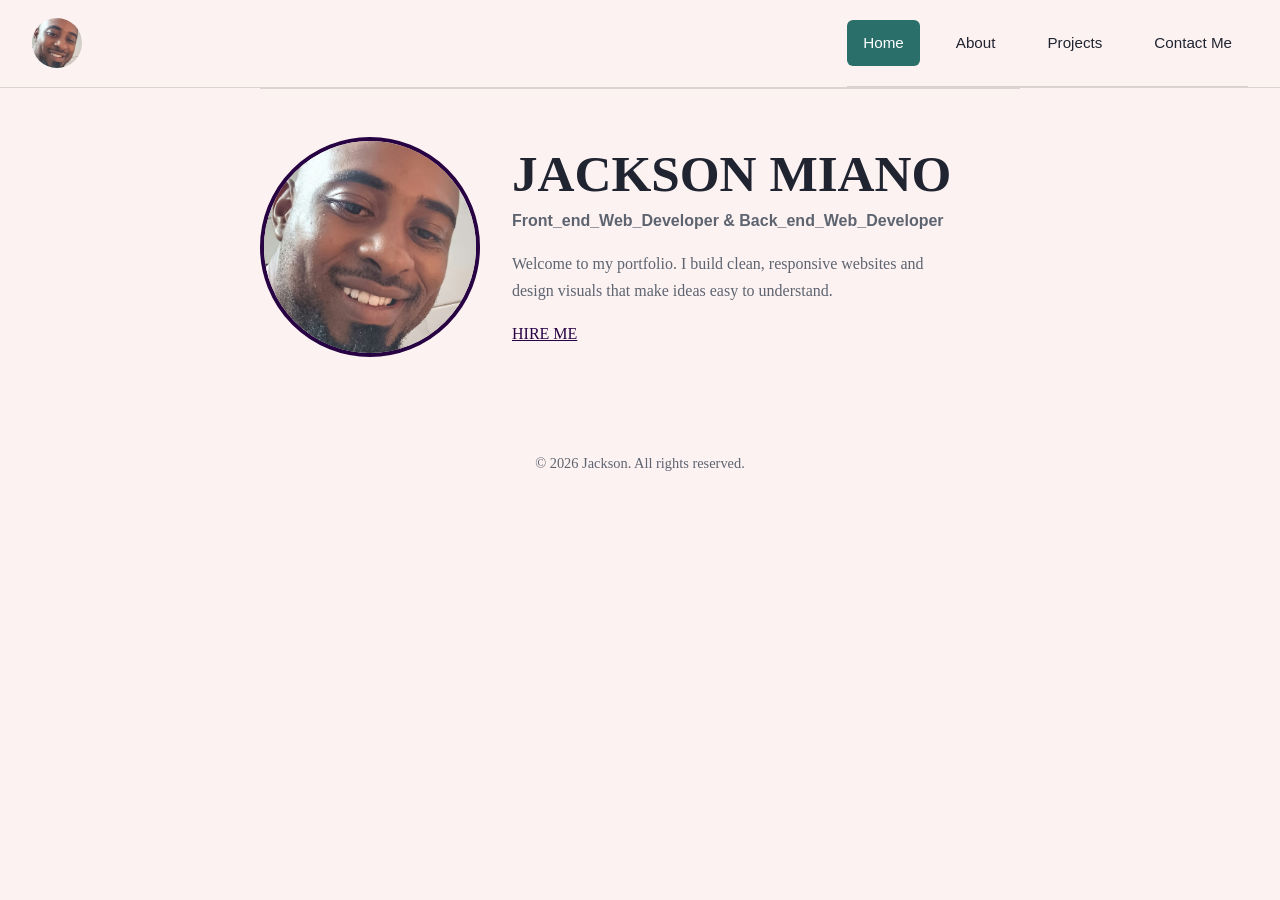
==== index.html @ ae9567e1 "Add files via upload" ====
<!DOCTYPE html>
<html lang="en">
<head>
    <meta charset="UTF-8">
    <meta name="viewport" content="width=device-width, initial-scale=1.0">
    <title>Jackson Miano</title>
    <meta name="description" content="Portfolio of Jackson Miano, Front_end_Web_Developer and Backs_end_Web_Developer.">
    <link rel="stylesheet" href="the_portfolio.css">
    <link rel="stylesheet" href="https://cdnjs.cloudflare.com/ajax/libs/font-awesome/6.5.2/css/all.min.css">
    
    
</head>

<body style="background-color: rgba(242, 132, 132, 0.1);">
    <header>
        <nav aria-label="Main navigation">
            <ul>
                <li><a href="#home">Home</a></li>
                <li><a href="#about">About</a></li>
                <li><a href="#projects">Projects</a></li>
                <li><a href="#contact">Contact Me</a></li>
            </ul>
        </nav>
        <img class="logo" src="logo.jpeg" alt="Jackson Logo">
    </header> 

    <main>
        <section id="home" class="intro">
            <div class="intro-text">
                <h1>JACKSON MIANO</h1>
                <p class="role">Front_end_Web_Developer &amp; Back_end_Web_Developer</p>
                <p>
                    Welcome to my portfolio. I build clean, responsive websites and
                    design visuals that make ideas easy to understand.
                </p>
                <a href="#contact"class="hire-btn">HIRE ME</a>
            </div>
            <img class="profile-pic" src="logo.jpeg" alt="Profile picture of Jackson">
        </section>

        <section id="about">
            <h2>About Me</h2>
            <p>
                I am a Front_end_Web_Developer,<br>
                Back_end_Web_Developer and lifelong learner.
            </p>
            <p>I enjoy turning designs into working web pages and I am always improving my skills.</p>

            <h3>Skills</h3>
            <ul class="skills">
                <li>HTML</li>
                <li>CSS</li>
                <li>C++</li>
                <li>Javascript</li>
                <li>Python</li>
            </ul>
        </section>

        <section id="projects">
            <h2>Projects</h2>

            <article class="project">
                <h3>Project One</h3>
                <p>Made a functional students Result Processor using python.</p>
                <a href="https://github.com/YOUR-USERNAME/result-processor" target="_blank" rel="noopener noreferrer">View project</a>
            </article>

            <article class="project">
                <h3>Project Two</h3>
                <p>Made a simple web application using HTML, CSS, and JavaScript.</p>
               <a href="https://github.com/YOUR-USERNAME/result-processor" target="_blank" rel="noopener noreferrer">View project</a>
            </article>
        </section>

        <section id="contact">
            <h2>Contact Me</h2>
            <ol>
                <li>Email: <a href="mailto:youremail@example.com">Jacksonmiano155@gmail.com</a></li>
                <li>Phone: <a href="tel:+000000000000">+254 721 957 126</a></li>
            </ol>

           <div class="social-icons">
    <a href="https://twitter.com/yourusername" target="_blank" rel="noopener noreferrer" aria-label="Twitter">
        <i class="fa-brands fa-x-twitter"></i>
    </a>
    <a href="https://instagram.com/yourusername" target="_blank" rel="noopener noreferrer" aria-label="Instagram">
        <i class="fa-brands fa-instagram"></i>
    </a>
    <a href="https://wa.me/254700000000" target="_blank" rel="noopener noreferrer" aria-label="WhatsApp">
        <i class="fa-brands fa-whatsapp"></i>
    </a>
</div> 
        </section>
    </main>

    <footer>
        <p>&copy; 2026 Jackson. All rights reserved.</p>
    </footer> 
   
</body>
<script src="script.js"></script>
</html>
---- the_portfolio.css ----
/* hide every section except the active one */
main section:not(.active) {
    display: none;
}

body {
    background-color: #280343;
    background-image: url("background.jpg");
    background-size: cover;
    background-position: center;
    background-repeat: no-repeat;
    background-attachment: fixed;
}

header {
    border-bottom: 1px solid #d9d5ce;
}

header ul {
    list-style: none;
    display: flex;
    gap: 1rem;
    margin: 0;
    padding: 0;
}

header a {
    display: inline-block;
    padding: 10px 16px;
    color: #1f2430;
    text-decoration: none;
    border-radius: 6px;
    transition: background-color 0.2s, color 0.2s;
}

/* mouse over a link */
header a:hover {
    background-color: #db7114;
    color: white;
}

/* while the link is being clicked */
header a:active {
    background-color: #da4f0f;
    color: white;
}

/* when selected with the keyboard (Tab key) */
header a:focus-visible {
    outline: 3px solid #f0b429;
}

/* the option you have chosen stays coloured */
header a.selected {
    background-color: #2b6f6b;
    color: white;
}

 :root {
            --ink: #1f2430;
            --paper: #b1e016;
            --accent: #280343;
            --muted: #5d6470;
        }

        * { box-sizing: border-box; }

        body {
            margin: 0;
            font-family: Georgia, "Times New Roman", serif;
            line-height: 1.7;
            color: var(--ink);
            background: var(--paper);
        }

        main, footer {
            max-width: 800px;
            margin: 0 auto;
            padding: 0 1.25rem;
        }
        header {
            display: flex;
            flex-direction: row-reverse;  /* logo right, links left */
            justify-content: space-between;
            align-items: center;             /* centres them vertically */
            padding: 0 2rem;
            border-bottom: 1px solid #d9d5ce;
        }

        .logo {
               width: 50px;
               height: 50px;
               border-radius: 50%;
               object-fit: cover;
        }
    

        nav ul {
            list-style: none;
            display: flex;
            flex-wrap: wrap;
            gap: 1.25rem;
            margin: 0;
            padding: 1.25rem 0;
            border-bottom: 1px solid #d9cece;
        }

        nav a {
            color: var(--ink);
            text-decoration: none;
            font-family: Arial, Helvetica, sans-serif;
            font-size: 0.95rem;
        }

        nav a:hover,
        nav a:focus-visible {
            color: var(--accent);
            text-decoration: underline;
        }

        .intro {
            display: flex;
            flex-direction: row-reverse;  /*profile left, text right*/
            flex-wrap: wrap;
            align-items: center;
            justify-content: flex-start;
            justify-content: space-between;
            gap: 2rem;
            padding: 3rem 0;
        }

        .intro-text { flex: 1 1 320px; }

        h1 {
            font-size: clamp(2.2rem, 6vw, 3.2rem);
            line-height: 1.1;
            margin: 0 0 0.25rem;
        }

        .role {
            margin: 0 0 1rem;
            font-family: Arial, Helvetica, sans-serif;
            color: var(--accent);
            font-weight: bold;
        }

        .intro p { color: var(--muted); max-width: 55ch; }

        .profile-pic {
            width: 220px;
            height: 220px;
            object-fit: cover;
            border-radius: 50%;
            border: 4px solid var(--accent);
            background: #885a0b;
        }

        section { padding: 2rem 0; border-top: 1px solid #d9d5ce; }

        h2 { margin-top: 0; font-size: 1.6rem; }

        ul.skills { padding-left: 1.2rem; }

        .project { margin-bottom: 1.25rem; }
        .project h3 { margin: 0 0 0.25rem; font-size: 1.15rem; }
        .project p { margin: 0; color: var(--muted); }

        a { color: var(--accent); }

        footer {
            padding: 2rem 1.25rem;
            color: var(--muted);
            font-size: 0.9rem;
            text-align: center;
        }
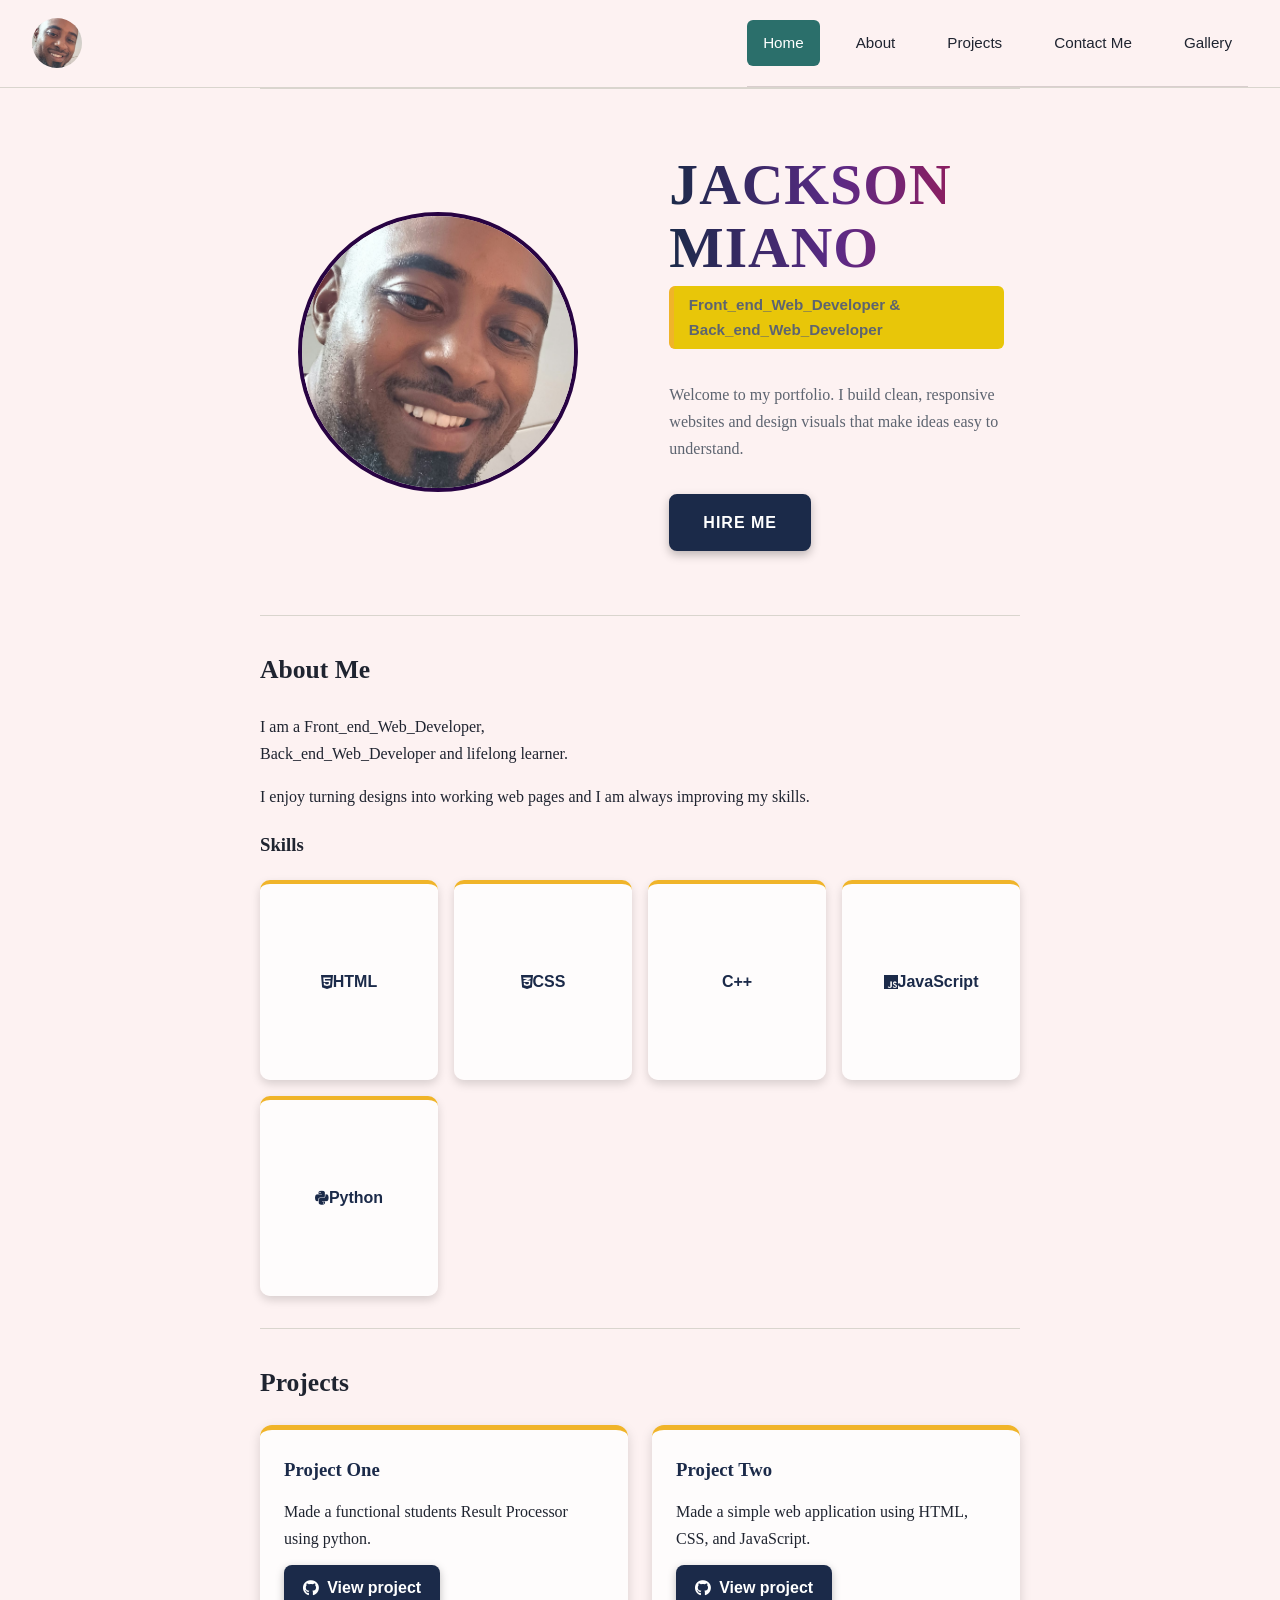
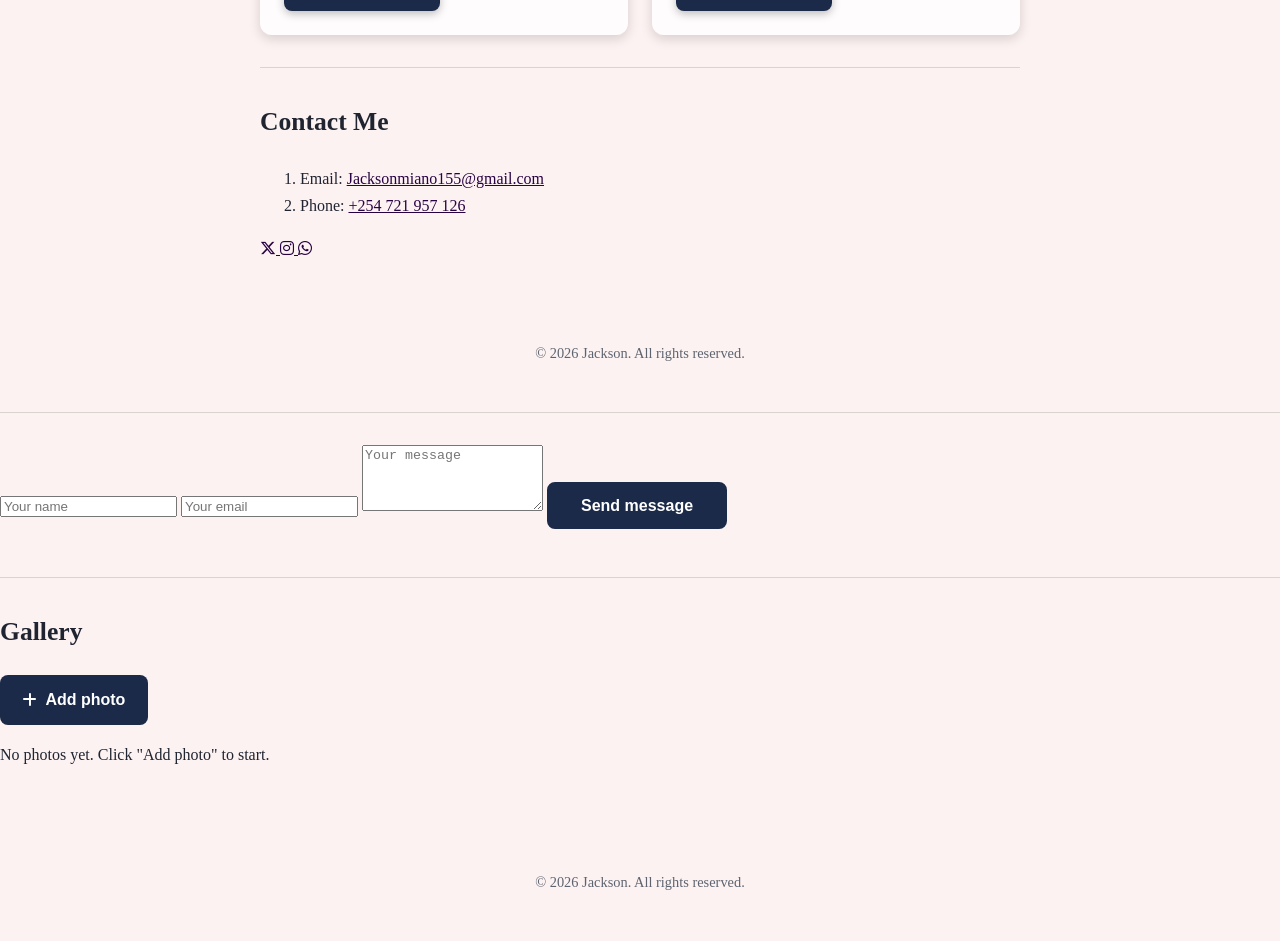
==== commit 064dcd34: "Add files via upload" ====
--- a/index.html
+++ b/index.html
@@ -1,4 +1,4 @@
-<!DOCTYPE html>
+<DOCTYPE html>
 <html lang="en">
 <head>
     <meta charset="UTF-8">
@@ -19,6 +19,7 @@
                 <li><a href="#about">About</a></li>
                 <li><a href="#projects">Projects</a></li>
                 <li><a href="#contact">Contact Me</a></li>
+                <li><a href="#gallery">Gallery</a></li>
             </ul>
         </nav>
         <img class="logo" src="logo.jpeg" alt="Jackson Logo">
@@ -48,29 +49,35 @@
 
             <h3>Skills</h3>
             <ul class="skills">
-                <li>HTML</li>
-                <li>CSS</li>
-                <li>C++</li>
-                <li>Javascript</li>
-                <li>Python</li>
+                <li><i class="fa-brands fa-html5"></i>HTML</li>
+                <li><i class="fa-brands fa-css3-alt"></i>CSS</li>
+                <li><i class="devicon-cplusplus-plain"></i>C++</li>
+                <li><i class="fa-brands fa-js"></i>JavaScript</li>
+                <li><i class="fa-brands fa-python"></i>Python</li>
             </ul>
         </section>
 
         <section id="projects">
-            <h2>Projects</h2>
+    <h2>Projects</h2>
 
-            <article class="project">
-                <h3>Project One</h3>
-                <p>Made a functional students Result Processor using python.</p>
-                <a href="https://github.com/YOUR-USERNAME/result-processor" target="_blank" rel="noopener noreferrer">View project</a>
-            </article>
+    <div class="project-list">
+        <article class="project">
+            <h3>Project One</h3>
+            <p>Made a functional students Result Processor using python.</p>
+            <a class="view-card" href="https://github.com/Jackson-miano/student_result_miniproject_first_repo" target="_blank" rel="noopener noreferrer">
+                <i class="fa-brands fa-github"></i> View project
+            </a>
+        </article>
 
-            <article class="project">
-                <h3>Project Two</h3>
-                <p>Made a simple web application using HTML, CSS, and JavaScript.</p>
-               <a href="https://github.com/YOUR-USERNAME/result-processor" target="_blank" rel="noopener noreferrer">View project</a>
-            </article>
-        </section>
+        <article class="project">
+            <h3>Project Two</h3>
+            <p>Made a simple web application using HTML, CSS, and JavaScript.</p>
+            <a class="view-card" href="https://github.com/Jackson-miano/MyPorfolio.git" target="_blank" rel="noopener noreferrer">
+                <i class="fa-brands fa-github"></i> View project
+            </a>
+        </article>
+         </div>
+    </section>
 
         <section id="contact">
             <h2>Contact Me</h2>
@@ -96,7 +103,31 @@
     <footer>
         <p>&copy; 2026 Jackson. All rights reserved.</p>
     </footer> 
+
+<section id="contact-form">
+                <form class="contact-form" action="https://formspree.io/f/xjygwjby" method="POST">
+                    <input type="text" name="name" placeholder="Your name" required>
+                    <input type="email" name="email" placeholder="Your email" required>
+                    <textarea name="message" rows="4" placeholder="Your message" required></textarea>
+                    <button type="submit" class="send-btn">Send message</button>
+                </form>
+            </section>
+
+            <section id="gallery">
+                <h2>Gallery</h2>
+                <input type="file" id="photoInput" accept="image/*" multiple hidden>
+                <label for="photoInput" class="add-photo"><i class="fa-solid fa-plus"></i> Add photo</label>
+                <p id="emptyMsg">No photos yet. Click "Add photo" to start.</p>
+                <div id="galleryGrid" class="gallery-grid"></div>
+            </section>
+        </main>
+
+        <footer>
+            <p>&copy; 2026 Jackson. All rights reserved.</p>
+        </footer>
+
+        <script src="script.js"></script>
+    
    
 </body>
-<script src="script.js"></script>
 </html>
--- a/the_portfolio.css
+++ b/the_portfolio.css
@@ -125,46 +125,171 @@
             align-items: center;
             justify-content: flex-start;
             justify-content: space-between;
-            gap: 2rem;
+            gap: 1cm;
             padding: 3rem 0;
         }
 
-        .intro-text { flex: 1 1 320px; }
+        .intro-text { flex: 1 1 320px; 
+        padding: 1rem ; /*space between profile pic and text*/ }
 
         h1 {
-            font-size: clamp(2.2rem, 6vw, 3.2rem);
-            line-height: 1.1;
-            margin: 0 0 0.25rem;
-        }
-
-        .role {
-            margin: 0 0 1rem;
-            font-family: Arial, Helvetica, sans-serif;
-            color: var(--accent);
-            font-weight: bold;
-        }
-
-        .intro p { color: var(--muted); max-width: 55ch; }
+    font-size: clamp(2.4rem, 6vw, 3.6rem);
+    line-height: 1.1;
+    margin: 0 0 0.4rem;
+    letter-spacing: 1px;
+
+    /* colour gradient through the text */
+    background: linear-gradient(90deg, #1b2a49, #5b2a86, #a3194f);
+    -webkit-background-clip: text;
+    background-clip: text;
+    -webkit-text-fill-color: transparent;
+    color: transparent;
+}
+
+.role {
+    display: inline-block;
+    margin: 0 0 1rem;
+    padding: 0.35rem 0.9rem;
+    font-family: Arial, Helvetica, sans-serif;
+    font-weight: bold;
+    font-size: 0.95rem;
+    color: white;
+    background-color: #e8c609; /* gold badge */
+    border-left: 5px solid #f0b429; /* gold accent bar */
+    border-radius: 6px;
+}
+.hire-btn {
+    display: inline-block;
+    margin-top: 1rem;
+    padding: 0.8rem 2rem;
+    font-family: Arial, Helvetica, sans-serif;
+    font-size: 1rem;
+    font-weight: bold;
+    letter-spacing: 1px;
+    text-decoration: none;
+    color: white;
+    background-color: #1b2a49;          /* dark navy, matches your name */
+    border: 2px solid #1b2a49;
+    border-radius: 8px;
+    box-shadow: 0 4px 10px rgba(0, 0, 0, 0.25);
+    transition: background-color 0.3s, color 0.3s, transform 0.3s, box-shadow 0.3s;
+}
+
+.hire-btn:hover {
+    background-color: aqua;             /* aqua hover */
+    border-color: aqua;
+    color: #1b2a49;                     /* dark text so it stays readable on aqua */
+    transform: translateY(-3px);        /* lifts slightly */
+    box-shadow: 0 8px 16px rgba(0, 255, 255, 0.4);
+}
+
+        .intro p { color: var(--muted); max-width: 55ch; 
+        }
 
         .profile-pic {
-            width: 220px;
-            height: 220px;
+            width: 280px;
+            height: 280px;
             object-fit: cover;
             border-radius: 50%;
             border: 4px solid var(--accent);
             background: #885a0b;
+            margin: 1cm;   /*space between profile pic and text*/
         }
 
         section { padding: 2rem 0; border-top: 1px solid #d9d5ce; }
 
         h2 { margin-top: 0; font-size: 1.6rem; }
 
-        ul.skills { padding-left: 1.2rem; }
-
-        .project { margin-bottom: 1.25rem; }
-        .project h3 { margin: 0 0 0.25rem; font-size: 1.15rem; }
-        .project p { margin: 0; color: var(--muted); }
-
+       ul.skills {
+    display: grid;
+    grid-template-columns: repeat(auto-fill, minmax(140px, 1fr));
+    gap: 1rem;
+    list-style: none;
+    padding: 0;
+    margin: 1rem 0 0;
+}
+
+ul.skills li {
+    display: flex;
+    align-items: center;
+    justify-content: center;
+    min-height: 200px;
+    padding: 1rem;
+    text-align: center;
+    font-family: Arial, Helvetica, sans-serif;
+    font-weight: bold;
+    color: #1b2a49;
+    background: rgba(255, 255, 255, 0.75);
+    border-top: 4px solid #f0b429;          /* gold accent bar */
+    border-radius: 10px;
+    box-shadow: 0 4px 10px rgba(0, 0, 0, 0.15);
+    transition: transform 0.3s, box-shadow 0.3s, background-color 0.3s;
+}
+
+ul.skills li:hover {
+    transform: translateY(-5px);            /* card lifts */
+    background: #1b2a49;                    /* turns navy */
+    color: white;
+    box-shadow: 0 8px 16px rgba(0, 0, 0, 0.3);
+}
+
+        .project-list {
+    display: flex;
+    flex-wrap: wrap;
+    gap: 1.5rem;
+}
+
+/* big project card */
+.project {
+    flex: 1 1 300px;
+    display: flex;
+    flex-direction: column;
+    gap: 0.75rem;
+    padding: 1.5rem;
+    background: rgba(255, 255, 255, 0.75);
+    border-top: 5px solid #f0b429;
+    border-radius: 12px;
+    box-shadow: 0 4px 12px rgba(0, 0, 0, 0.15);
+    transition: transform 0.3s, box-shadow 0.3s;
+}
+
+.project:hover {
+    transform: translateY(-5px);
+    box-shadow: 0 10px 20px rgba(0, 0, 0, 0.25);
+}
+
+.project h3 {
+    margin: 0;
+    color: #1b2a49;
+}
+
+.project p {
+    margin: 0;
+    flex-grow: 1;              /* keeps the small cards level at the bottom */
+}
+
+/* small "View project" card */
+.view-card {
+    align-self: flex-start;
+    display: inline-flex;
+    align-items: center;
+    gap: 0.5rem;
+    padding: 0.6rem 1.2rem;
+    font-family: Arial, Helvetica, sans-serif;
+    font-weight: bold;
+    text-decoration: none;
+    color: white;
+    background: #1b2a49;
+    border-radius: 8px;
+    box-shadow: 0 3px 8px rgba(0, 0, 0, 0.25);
+    transition: background-color 0.3s, color 0.3s, transform 0.3s;
+}
+
+.view-card:hover {
+    background: aqua;
+    color: #1b2a49;
+    transform: translateY(-3px);
+}
         a { color: var(--accent); }
 
         footer {
@@ -172,4 +297,91 @@
             color: var(--muted);
             font-size: 0.9rem;
             text-align: center;
-        }+        }
+
+        body {
+    display: flex;
+    flex-direction: column;
+    min-height: 100vh;
+}
+
+main {
+    flex: 1;     /* pushes the footer to the bottom */
+}
+.send-btn {
+    align-self: flex-start;
+    padding: 0.8rem 2rem;
+    font-family: Arial, Helvetica, sans-serif;
+    font-size: 1rem;
+    font-weight: bold;
+    color: white;
+    background-color: #1b2a49;
+    border: 2px solid #1b2a49;
+    border-radius: 8px;
+    cursor: pointer;
+    transition: background-color 0.3s, color 0.3s, transform 0.3s;
+}
+
+.send-btn:hover {
+    background-color: aqua;
+    border-color: aqua;
+    color: #1b2a49;
+    transform: translateY(-3px);
+}
+.delete-photo {
+    position: absolute;
+    top: 8px;
+    right: 8px;
+    width: 32px;
+    height: 32px;
+    border: none;
+    border-radius: 50%;
+    background: rgba(0, 0, 0, 0.65);
+    color: white;
+    font-size: 1rem;
+    cursor: pointer;
+}
+
+.delete-photo:hover {
+    background: crimson;
+}
+.add-photo {
+    display: inline-flex;
+    align-items: center;
+    gap: 0.5rem;
+    padding: 0.7rem 1.4rem;
+    font-family: Arial, Helvetica, sans-serif;
+    font-weight: bold;
+    color: white;
+    background: #1b2a49;
+    border-radius: 8px;
+    cursor: pointer;
+    transition: background-color 0.3s, color 0.3s;
+}
+
+.add-photo:hover {
+    background: aqua;
+    color: #1b2a49;
+}
+
+.gallery-grid {
+    display: grid;
+    grid-template-columns: repeat(auto-fill, minmax(180px, 1fr));
+    gap: 1rem;
+    margin-top: 1.5rem;
+}
+
+.photo-card {
+    position: relative;      /* lets the delete button sit on the photo */
+    margin: 0;
+    border-radius: 10px;
+    overflow: hidden;
+    box-shadow: 0 4px 10px rgba(0, 0, 0, 0.2);
+}
+
+.photo-card img {
+    display: block;
+    width: 100%;
+    height: 180px;
+    object-fit: cover;
+}
